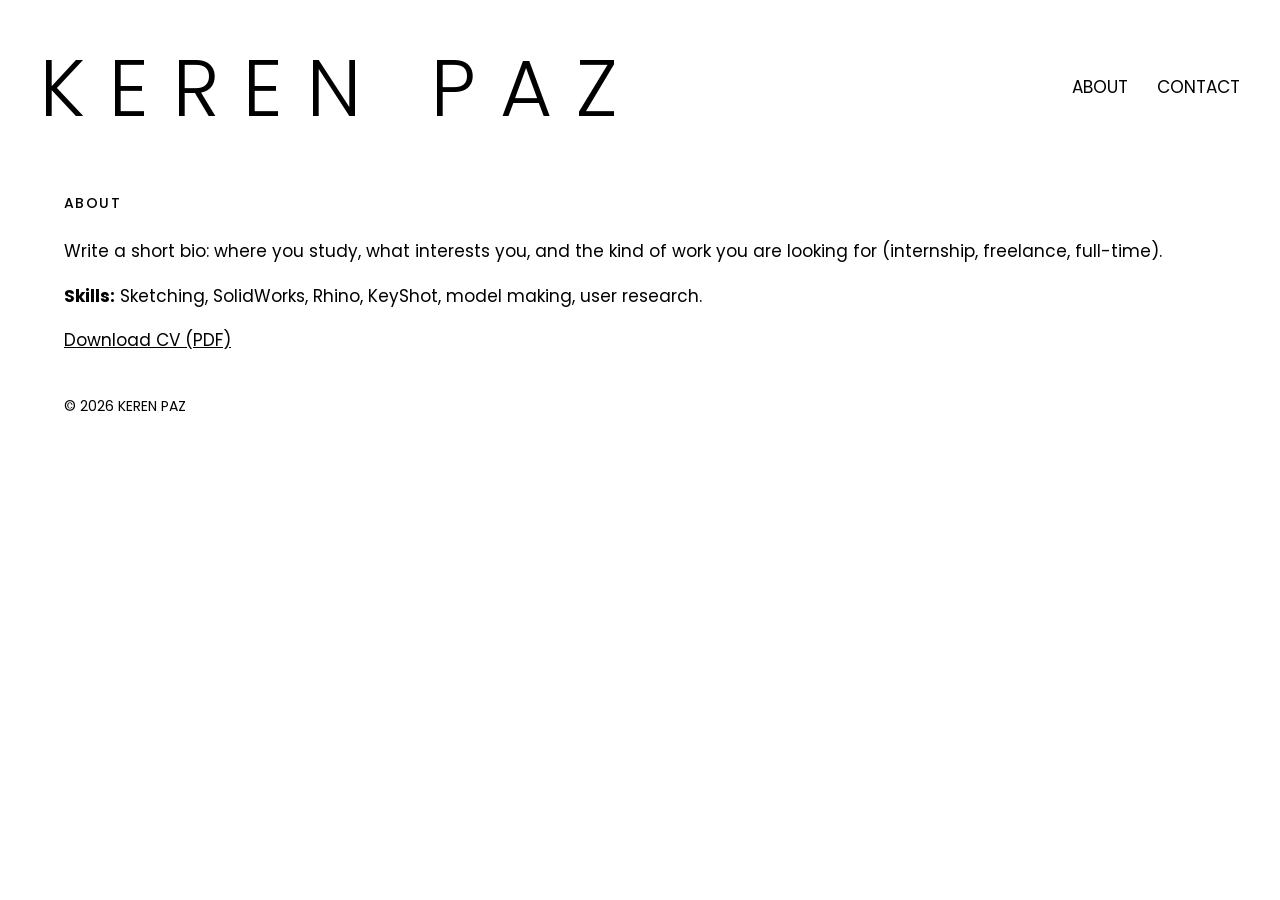
==== about.html @ bf7c6ec0 "Create about.html" ====
<!doctype html>
<html lang="en">
<head>
  <meta charset="utf-8">
  <meta name="viewport" content="width=device-width, initial-scale=1">
  <title>About · KEREN PAZ</title>
  <link rel="stylesheet" href="css/style.css">
  <link rel="stylesheet" href="https://fonts.googleapis.com/css2?family=Poppins:wght@300;400;500;600;700;800&display=swap">
</head>
<body>
  <header class="site-header">
    <a class="logo" href="index.html">KEREN PAZ</a>
    <nav>
      <a href="about.html">ABOUT</a>
      <a href="contact.html">CONTACT</a>
    </nav>
  </header>

  <main class="page">
    <h1 class="section-title">About</h1>
    <p>Write a short bio: where you study, what interests you, and the kind of work you are looking for (internship, freelance, full-time).</p>
    <p><strong>Skills:</strong> Sketching, SolidWorks, Rhino, KeyShot, model making, user research.</p>
    <p><a href="cv.pdf">Download CV (PDF)</a></p>
  </main>

  <footer class="site-footer">© <span id="year"></span> KEREN PAZ</footer>

  <script src="js/main.js"></script>
</body>
</html>
---- css/style.css ----
/* Change these to restyle the whole site. */
:root {
  --bg: #FFFFFF;
  --text: #000000;
  --muted: #000000;
  --line: #362C12;
  --accent: #C4C4C4;
  --card-bg: #ebe9e4;
  --max-width: 1200px;
   --font: "Poppins", Arial, sans-serif;
}

* { box-sizing: border-box; }

body {
  margin: 0;
  background: var(--bg);
  color: var(--text);
  font-family: var(--font);
  font-size: 17px;
  line-height: 1.6;
}

img { max-width: 100%; display: block; }
a { color: inherit; }
a:hover { color: var(--accent); }

main, .site-header, .site-footer {
  max-width: var(--max-width);
  margin: 0 auto;
  padding-left: 24px;
  padding-right: 24px;
}

/* Header */
.site-header {
  display: flex;
  justify-content: space-between;
  align-items: center;
  padding-top: 24px;
  padding-bottom: 24px;
  max-width: none;
  padding-left: 40px;
  padding-right: 40px;
}
.logo { font-size: 80px; font-weight: 300; text-decoration: none; letter-spacing: 0.3em; pointer-events: none; }
#work { margin-top: 100vh; margin-top: 100svh; padding-top: 0; }
body:has(#work) .site-header { position: absolute; top: 0; left: 0; right: 0; }
.site-header nav a { margin-left: 24px; text-decoration: none; }

/* Intro */
.intro { padding: 80px 0 64px; max-width: 820px; }
.intro h1 { font-size: clamp(28px, 4.5vw, 48px); line-height: 1.15; font-weight: 600; margin: 0 0 16px; }
.intro p { color: var(--muted); margin: 0; }

.section-title {
  font-size: 14px;
  text-transform: uppercase;
  letter-spacing: 0.1em;
  color: var(--muted);
  font-weight: 500;
  padding-top: 16px;
  margin: 0 0 24px;
}

/* Filters */
.filters { display: none; }
.filters button {
  font: inherit;
  font-size: 14px;
  background: none;
  border: 1px solid var(--line);
  border-radius: 999px;
  padding: 4px 14px;
  cursor: pointer;
  color: var(--text);
}
.filters button.active { background: var(--text); color: var(--bg); border-color: var(--text); }

/* Project grid */
body { overflow-x: clip; }
.grid {
  display: flex;
  flex-wrap: wrap;
  gap: 40px 12px;
  width: 100vw;
  margin-left: calc(50% - 50vw);
  margin-bottom: 200px;
}
.card { flex: 1 1 26%; text-decoration: none; transition: flex-grow 0.5s ease; }
.card:hover { flex-grow: 3; }
.card[hidden] { display: none; }
.card-image { height: 26vw; overflow: hidden; background: var(--card-bg); }
.card-image img { width: 100%; height: 100%; object-fit: cover; }
.card-text { display: none; }
.card-text h3 { margin: 12px 0 0; font-size: 18px; font-weight: 600; }
.card-text p { margin: 0; color: var(--muted); font-size: 15px; }

/* About / contact */
.about, .contact { margin-bottom: 200px; }
.about-body { max-width: 680px; }

/* Project page */
.project-header { padding: 64px 0 40px; max-width: 820px; }
.eyebrow { color: var(--muted); font-size: 14px; text-transform: uppercase; letter-spacing: 0.1em; margin: 0 0 8px; }
.project-header h1 { font-size: clamp(32px, 5vw, 56px); line-height: 1.1; margin: 0 0 16px; }
.lead { font-size: 20px; color: var(--muted); margin: 0; }
.project-cover { width: 100%; background: var(--card-bg); }

.project-body {
  display: grid;
  grid-template-columns: 1fr 2fr;
  gap: 48px;
  padding: 56px 0;
}
.details { margin: 0; font-size: 15px; }
.details dt { color: var(--muted); font-size: 13px; text-transform: uppercase; letter-spacing: 0.08em; }
.details dd { margin: 0 0 16px; }
.description p:first-child { margin-top: 0; }

.gallery { display: grid; gap: 32px; }
.gallery figure { margin: 0; }
.gallery img { width: 100%; background: var(--card-bg); }
.gallery figcaption { color: var(--muted); font-size: 14px; margin-top: 8px; }

.next-project {
  display: block;
  margin: 80px 0 96px;
  padding-top: 24px;
  border-top: 1px solid var(--line);
  font-size: 24px;
  text-decoration: none;
}

/* Footer */
.site-footer { padding-top: 24px; padding-bottom: 40px; color: var(--muted); font-size: 14px; }

/* Phones */
@media (max-width: 700px) {
  main, .site-header, .site-footer { padding-left: 16px; padding-right: 16px; }
  .site-header nav a { margin-left: 16px; }
  .intro { padding: 48px 0 40px; }
  .card { flex-basis: 100%; }
  .card-image { height: 60vw; }
  .project-body { grid-template-columns: 1fr; gap: 24px; }
    .logo { font-size: 40px; }
}

/* Scroll hint (arrow at the bottom of the first screen) */
html { scroll-behavior: smooth; }
.scroll-hint {
  position: absolute;
  top: calc(100svh - 110px);
  left: 50%;
  transform: translateX(-50%);
  display: flex;
  flex-direction: column;
  align-items: center;
  gap: 6px;
  font-size: 13px;
  letter-spacing: 0.3em;
  text-decoration: none;
  color: var(--text);
}
.scroll-hint svg { animation: scroll-bounce 1.6s ease-in-out infinite; }
@keyframes scroll-bounce {
  0%, 100% { transform: translateY(0); opacity: 1; }
  50% { transform: translateY(10px); opacity: 0.4; }
}

/* ===== Split-name layout (home page) ===== */
:root {
  --center-width: 40vw;   /* width of the middle column with the images */
  --name-size: 4vw;       /* size of KEREN and PAZ */
  --side-gap: 40px;       /* space between the names and the screen edges */
}

/* KEREN on the left, PAZ on the right, fixed in the vertical middle */
.split-name {
  position: fixed;
  top: 50%;
  transform: translateY(-50%);
  font-size: var(--name-size);
  font-weight: 300;
  letter-spacing: 0.3em;
  line-height: 1;
  pointer-events: none;
  z-index: 5;
}
.split-left  { left:  calc((100% - var(--center-width)) / 4); transform: translate(-50%, -50%); padding-left: 0.3em; }
.split-right { right: calc((100% - var(--center-width)) / 4); transform: translate(50%, -50%);  padding-left: 0.3em; }

/* Menu stays in the top-right corner */
body:has(#work) .site-header {
  position: fixed;
  top: 0; left: 0; right: 0;
  z-index: 10;
  pointer-events: none;
  padding-right: var(--side-gap);
}
body:has(#work) .site-header nav { margin-left: auto; pointer-events: auto; }
body:has(#work) .logo { display: none; }
.scroll-hint { display: none; }

/* Middle column: images, about, contact, footer */
body:has(#work) main,
body:has(#work) .site-footer {
  max-width: var(--center-width);
  padding-left: 0;
  padding-right: 0;
}
#work { margin-top: 0; padding-top: 120px; }
.grid {
  flex-direction: column;
  width: auto;
  margin-left: 0;
  gap: 30px;
}
.card { flex: none; }
.card-image { height: auto; }
.card-image img { height: auto; transition: transform 0.4s ease; }
.card:hover .card-image img { transform: scale(1.03); }

/* Phones: names go back to the top, images full width */
@media (max-width: 700px) {
  .split-names { display: flex; justify-content: center; gap: 0.3em; padding: 24px 16px 0; }
  .split-name { position: static; transform: none; font-size: 36px; }
  .split-left, .split-right { padding-left: 0; }
  body:has(#work) .site-header { position: static; pointer-events: auto; padding-right: 16px; }
  body:has(#work) main,
  body:has(#work) .site-footer { max-width: none; padding-left: 16px; padding-right: 16px; }
  #work { padding-top: 40px; }
}

/* ===== Project page: smaller photos ===== */
.project-cover { max-width: 800px; margin: 0 auto; }
.gallery { display: block; columns: 2; column-gap: 24px; }
.gallery figure { break-inside: avoid; margin-bottom: 24px; }
@media (max-width: 700px) {
  .gallery { columns: 1; }
}
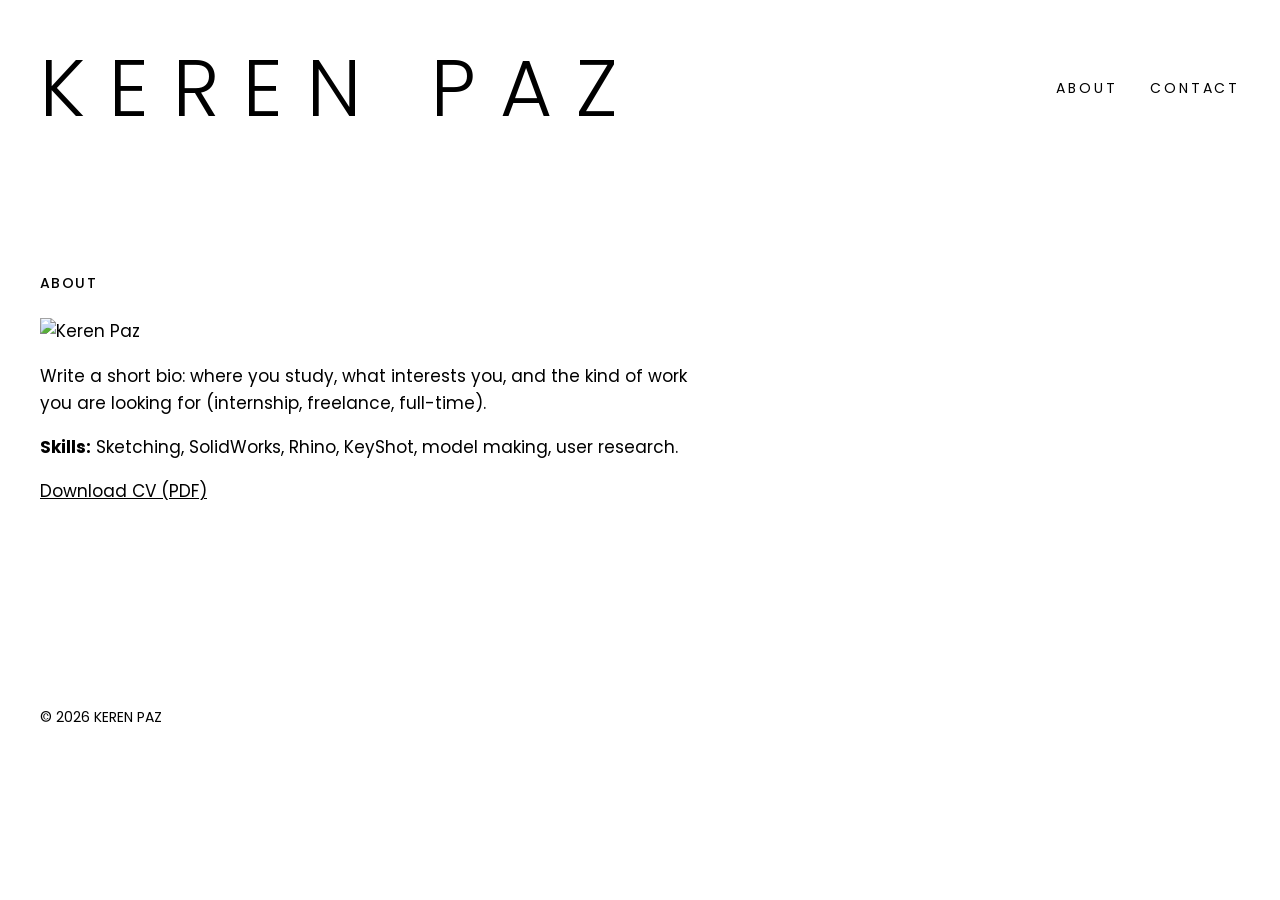
==== commit 55feda0e: "Update about.html" ====
--- a/about.html
+++ b/about.html
@@ -18,6 +18,7 @@
 
   <main class="page">
     <h1 class="section-title">About</h1>
+        <img class="about-photo" src="images/me.jpg" alt="Keren Paz">
     <p>Write a short bio: where you study, what interests you, and the kind of work you are looking for (internship, freelance, full-time).</p>
     <p><strong>Skills:</strong> Sketching, SolidWorks, Rhino, KeyShot, model making, user research.</p>
     <p><a href="cv.pdf">Download CV (PDF)</a></p>
--- a/css/style.css
+++ b/css/style.css
@@ -46,7 +46,7 @@
 .logo { font-size: 80px; font-weight: 300; text-decoration: none; letter-spacing: 0.3em; pointer-events: none; }
 #work { margin-top: 100vh; margin-top: 100svh; padding-top: 0; }
 body:has(#work) .site-header { position: absolute; top: 0; left: 0; right: 0; }
-.site-header nav a { margin-left: 24px; text-decoration: none; }
+.site-header nav a { margin-left: 28px; text-decoration: none; font-size: 14px; letter-spacing: 0.2em; }
 
 /* Intro */
 .intro { padding: 80px 0 64px; max-width: 820px; }
@@ -209,7 +209,7 @@
   padding-left: 0;
   padding-right: 0;
 }
-#work { margin-top: 0; padding-top: 120px; }
+#work { margin-top: 0; padding-top: 40px; }
 .grid {
   flex-direction: column;
   width: auto;
@@ -239,3 +239,23 @@
 @media (max-width: 700px) {
   .gallery { columns: 1; }
 }
+
+
+/* ===== About & Contact pages ===== */
+.page { padding-top: 80px; padding-bottom: 160px; max-width: 700px; margin-left: 16px; }
+@media (max-width: 700px) { .page { margin-left: 0; } }
+/* On every page except the home page, your name links back home */
+body:not(:has(#work)) .logo { pointer-events: auto; }
+.logo:hover { color: inherit; }
+
+/* ===== Footer at the left edge, lined up with the name ===== */
+.site-footer,
+body:has(#work) .site-footer { max-width: none; margin: 0; padding-left: 40px; }
+@media (max-width: 700px) {
+  .site-footer,
+  body:has(#work) .site-footer { padding-left: 16px; }
+}
+
+/* ===== Make the 2nd image on the home page vertical ===== */
+.card:nth-child(2) .card-image { aspect-ratio: 2 / 3; }
+.card:nth-child(2) .card-image img { height: 100%; object-fit: cover; }
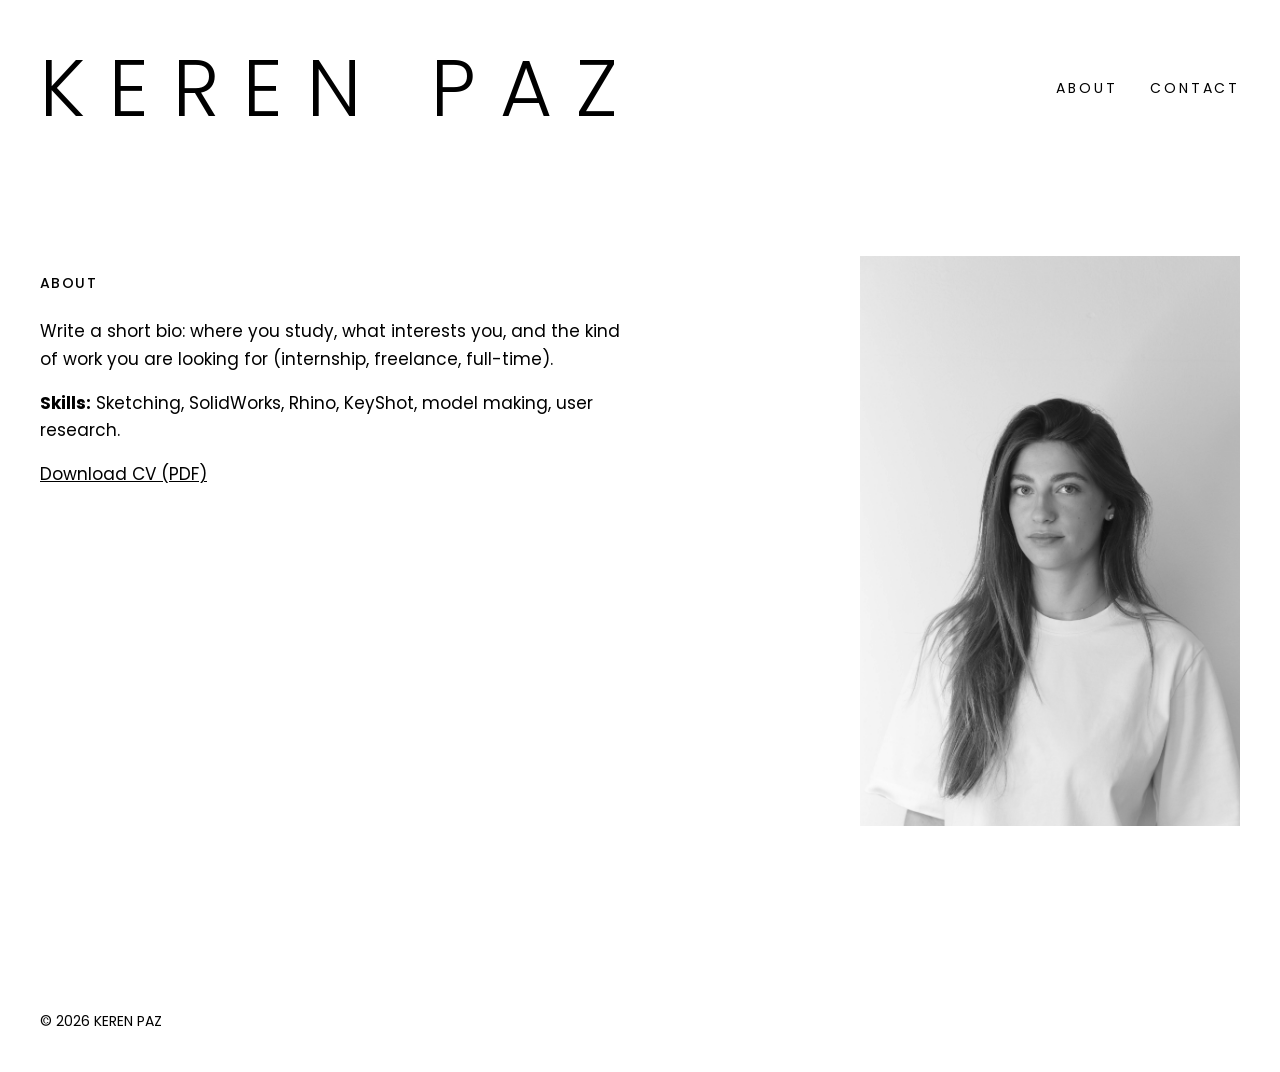
==== commit 552916e1: "Update about.html" ====
--- a/about.html
+++ b/about.html
@@ -16,12 +16,14 @@
     </nav>
   </header>
 
-  <main class="page">
-    <h1 class="section-title">About</h1>
-        <img class="about-photo" src="images/me.jpg" alt="Keren Paz">
-    <p>Write a short bio: where you study, what interests you, and the kind of work you are looking for (internship, freelance, full-time).</p>
-    <p><strong>Skills:</strong> Sketching, SolidWorks, Rhino, KeyShot, model making, user research.</p>
-    <p><a href="cv.pdf">Download CV (PDF)</a></p>
+    <main class="page about-page">
+    <div class="about-text">
+      <h1 class="section-title">About</h1>
+      <p>Write a short bio: where you study, what interests you, and the kind of work you are looking for (internship, freelance, full-time).</p>
+      <p><strong>Skills:</strong> Sketching, SolidWorks, Rhino, KeyShot, model making, user research.</p>
+      <p><a href="cv.pdf">Download CV (PDF)</a></p>
+    </div>
+    <img class="about-photo" src="images/projects/me.jpg" alt="Keren Paz">
   </main>
 
   <footer class="site-footer">© <span id="year"></span> KEREN PAZ</footer>
--- a/css/style.css
+++ b/css/style.css
@@ -259,3 +259,19 @@
 /* ===== Make the 2nd image on the home page vertical ===== */
 .card:nth-child(2) .card-image { aspect-ratio: 2 / 3; }
 .card:nth-child(2) .card-image img { height: 100%; object-fit: cover; }
+
+/* ===== About page: text on the left, photo on the right ===== */
+.about-page {
+  display: flex;
+  justify-content: space-between;
+  align-items: flex-start;
+  gap: 64px;
+  max-width: none;
+  padding-right: 40px;
+}
+.about-text { max-width: 600px; }
+.about-photo { width: 380px; flex-shrink: 0; }
+@media (max-width: 700px) {
+  .about-page { flex-direction: column; gap: 24px; padding-right: 16px; }
+  .about-photo { width: 100%; order: -1; }
+}
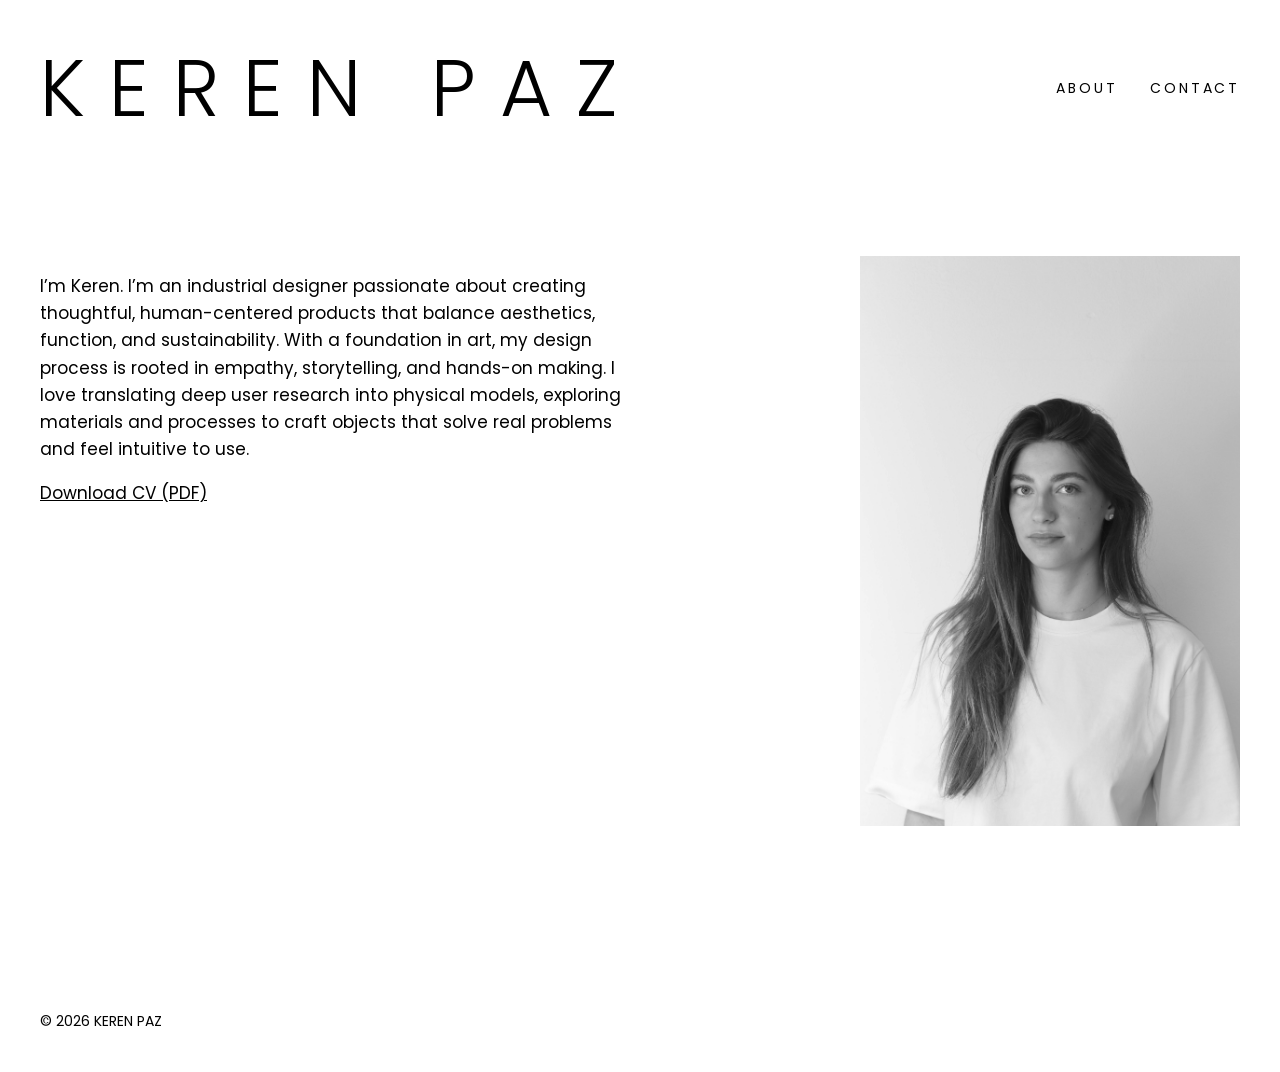
==== commit 7dadcbe5: "Update about.html" ====
--- a/about.html
+++ b/about.html
@@ -18,9 +18,7 @@
 
     <main class="page about-page">
     <div class="about-text">
-      <h1 class="section-title">About</h1>
-      <p>Write a short bio: where you study, what interests you, and the kind of work you are looking for (internship, freelance, full-time).</p>
-      <p><strong>Skills:</strong> Sketching, SolidWorks, Rhino, KeyShot, model making, user research.</p>
+      <p>I’m Keren. I’m an industrial designer passionate about creating thoughtful, human-centered products that balance aesthetics, function, and sustainability. With a foundation in art, my design process is rooted in empathy, storytelling, and hands-on making. I love translating deep user research into physical models, exploring materials and processes to craft objects that solve real problems and feel intuitive to use.</p>
       <p><a href="cv.pdf">Download CV (PDF)</a></p>
     </div>
     <img class="about-photo" src="images/projects/me.jpg" alt="Keren Paz">
--- a/css/style.css
+++ b/css/style.css
@@ -209,7 +209,7 @@
   padding-left: 0;
   padding-right: 0;
 }
-#work { margin-top: 0; padding-top: 40px; }
+#work { margin-top: 0; padding-top: 0px; }
 .grid {
   flex-direction: column;
   width: auto;
@@ -233,7 +233,7 @@
 }
 
 /* ===== Project page: smaller photos ===== */
-.project-cover { max-width: 800px; margin: 0 auto; }
+.project-cover { display: none; }
 .gallery { display: block; columns: 2; column-gap: 24px; }
 .gallery figure { break-inside: avoid; margin-bottom: 24px; }
 @media (max-width: 700px) {
@@ -257,8 +257,8 @@
 }
 
 /* ===== Make the 2nd image on the home page vertical ===== */
-.card:nth-child(2) .card-image { aspect-ratio: 2 / 3; }
-.card:nth-child(2) .card-image img { height: 100%; object-fit: cover; }
+.card .card-image { aspect-ratio: 2 / 3; }
+.card .card-image img { height: 100%; object-fit: cover; }
 
 /* ===== About page: text on the left, photo on the right ===== */
 .about-page {
@@ -275,3 +275,24 @@
   .about-page { flex-direction: column; gap: 24px; padding-right: 16px; }
   .about-photo { width: 100%; order: -1; }
 }
+
+/* ===== First image fills the first screen (computers only) ===== */
+@media (min-width: 701px) {
+  .card:first-child .card-image { aspect-ratio: auto; height: calc(100vh - 130px); }
+  .card:first-child .card-image img { object-position: center 75%; }
+}
+
+/* ===== Videos as cover images ===== */
+.card-image video { display: block; width: 100%; height: 100%; object-fit: cover; transition: transform 0.4s ease; }
+.card:hover .card-image video { transform: scale(1.03); }
+
+/* ===== Contact page: full-width image with the text centered on it ===== */
+.contact-hero { position: relative; max-width: none; margin: 0; padding: 0; }
+.contact-hero-image { display: block; width: 100%; max-width: none; height: 80vh; object-fit: cover; }
+.contact-hero-text {
+  position: absolute; inset: 0;
+  display: flex; flex-direction: column; align-items: center; justify-content: center;
+  text-align: center;
+  color: #FFFFFF;          /* text color on the image */
+}
+.contact-hero-text .section-title { color: inherit; }
